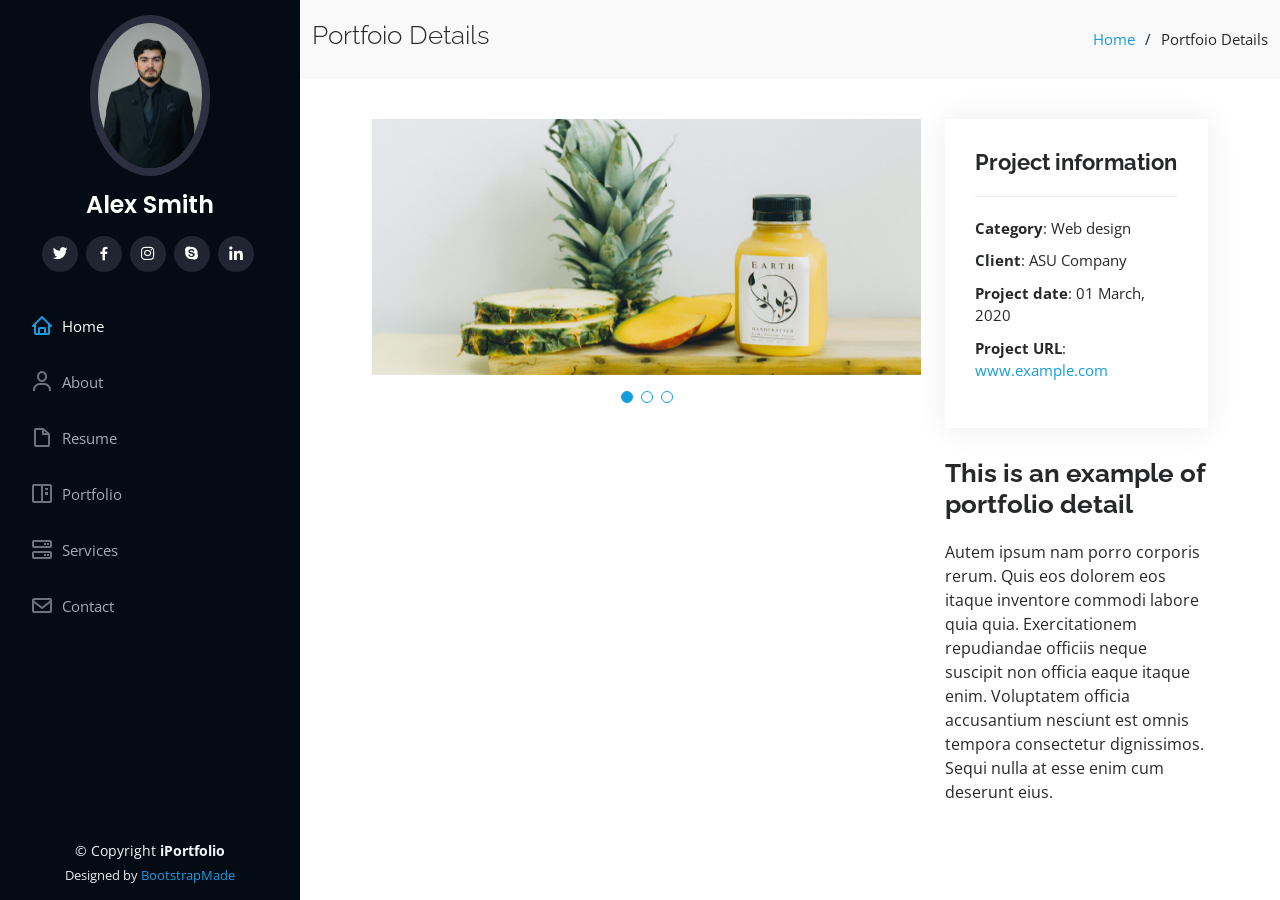
==== portfolio-details.html @ 36a6f1fd "first commit" ====
<!DOCTYPE html>
<html lang="en">

<head>
  <meta charset="utf-8">
  <meta content="width=device-width, initial-scale=1.0" name="viewport">

  <title>Portfolio Details - iPortfolio Bootstrap Template</title>
  <meta content="" name="description">
  <meta content="" name="keywords">

  <!-- Favicons -->
  <link href="assets/img/favicon.png" rel="icon">
  <link href="assets/img/apple-touch-icon.png" rel="apple-touch-icon">

  <!-- Google Fonts -->
  <link href="https://fonts.googleapis.com/css?family=Open+Sans:300,300i,400,400i,600,600i,700,700i|Raleway:300,300i,400,400i,500,500i,600,600i,700,700i|Poppins:300,300i,400,400i,500,500i,600,600i,700,700i" rel="stylesheet">

  <!-- Vendor CSS Files -->
  <link href="assets/vendor/aos/aos.css" rel="stylesheet">
  <link href="assets/vendor/bootstrap/css/bootstrap.min.css" rel="stylesheet">
  <link href="assets/vendor/bootstrap-icons/bootstrap-icons.css" rel="stylesheet">
  <link href="assets/vendor/boxicons/css/boxicons.min.css" rel="stylesheet">
  <link href="assets/vendor/glightbox/css/glightbox.min.css" rel="stylesheet">
  <link href="assets/vendor/swiper/swiper-bundle.min.css" rel="stylesheet">

  <!-- Template Main CSS File -->
  <link href="assets/css/style.css" rel="stylesheet">

  <!-- =======================================================
  * Template Name: iPortfolio - v3.10.0
  * Template URL: https://bootstrapmade.com/iportfolio-bootstrap-portfolio-websites-template/
  * Author: BootstrapMade.com
  * License: https://bootstrapmade.com/license/
  ======================================================== -->
</head>

<body>

  <!-- ======= Mobile nav toggle button ======= -->
  <i class="bi bi-list mobile-nav-toggle d-xl-none"></i>

  <!-- ======= Header ======= -->
  <header id="header">
    <div class="d-flex flex-column">

      <div class="profile">
        <img src="assets/img/shahbaz-image.jpeg" alt="" class="img-fluid rounded-circle">
        <h1 class="text-light"><a href="index.html">Alex Smith</a></h1>
        <div class="social-links mt-3 text-center">
          <a href="#" class="twitter"><i class="bx bxl-twitter"></i></a>
          <a href="#" class="facebook"><i class="bx bxl-facebook"></i></a>
          <a href="#" class="instagram"><i class="bx bxl-instagram"></i></a>
          <a href="#" class="google-plus"><i class="bx bxl-skype"></i></a>
          <a href="#" class="linkedin"><i class="bx bxl-linkedin"></i></a>
        </div>
      </div>

      <nav id="navbar" class="nav-menu navbar">
        <ul>
          <li><a href="#hero" class="nav-link scrollto active"><i class="bx bx-home"></i> <span>Home</span></a></li>
          <li><a href="#about" class="nav-link scrollto"><i class="bx bx-user"></i> <span>About</span></a></li>
          <li><a href="#resume" class="nav-link scrollto"><i class="bx bx-file-blank"></i> <span>Resume</span></a></li>
          <li><a href="#portfolio" class="nav-link scrollto"><i class="bx bx-book-content"></i> <span>Portfolio</span></a></li>
          <li><a href="#services" class="nav-link scrollto"><i class="bx bx-server"></i> <span>Services</span></a></li>
          <li><a href="#contact" class="nav-link scrollto"><i class="bx bx-envelope"></i> <span>Contact</span></a></li>
        </ul>
      </nav><!-- .nav-menu -->
    </div>
  </header><!-- End Header -->

  <main id="main">

    <!-- ======= Breadcrumbs ======= -->
    <section id="breadcrumbs" class="breadcrumbs">
      <div class="container">

        <div class="d-flex justify-content-between align-items-center">
          <h2>Portfoio Details</h2>
          <ol>
            <li><a href="index.html">Home</a></li>
            <li>Portfoio Details</li>
          </ol>
        </div>

      </div>
    </section><!-- End Breadcrumbs -->

    <!-- ======= Portfolio Details Section ======= -->
    <section id="portfolio-details" class="portfolio-details">
      <div class="container">

        <div class="row gy-4">

          <div class="col-lg-8">
            <div class="portfolio-details-slider swiper">
              <div class="swiper-wrapper align-items-center">

                <div class="swiper-slide">
                  <img src="assets/img/portfolio/portfolio-details-1.jpg" alt="">
                </div>

                <div class="swiper-slide">
                  <img src="assets/img/portfolio/portfolio-details-2.jpg" alt="">
                </div>

                <div class="swiper-slide">
                  <img src="assets/img/portfolio/portfolio-details-3.jpg" alt="">
                </div>

              </div>
              <div class="swiper-pagination"></div>
            </div>
          </div>

          <div class="col-lg-4">
            <div class="portfolio-info">
              <h3>Project information</h3>
              <ul>
                <li><strong>Category</strong>: Web design</li>
                <li><strong>Client</strong>: ASU Company</li>
                <li><strong>Project date</strong>: 01 March, 2020</li>
                <li><strong>Project URL</strong>: <a href="#">www.example.com</a></li>
              </ul>
            </div>
            <div class="portfolio-description">
              <h2>This is an example of portfolio detail</h2>
              <p>
                Autem ipsum nam porro corporis rerum. Quis eos dolorem eos itaque inventore commodi labore quia quia. Exercitationem repudiandae officiis neque suscipit non officia eaque itaque enim. Voluptatem officia accusantium nesciunt est omnis tempora consectetur dignissimos. Sequi nulla at esse enim cum deserunt eius.
              </p>
            </div>
          </div>

        </div>

      </div>
    </section><!-- End Portfolio Details Section -->

  </main><!-- End #main -->

  <!-- ======= Footer ======= -->
  <footer id="footer">
    <div class="container">
      <div class="copyright">
        &copy; Copyright <strong><span>iPortfolio</span></strong>
      </div>
      <div class="credits">
        <!-- All the links in the footer should remain intact. -->
        <!-- You can delete the links only if you purchased the pro version. -->
        <!-- Licensing information: https://bootstrapmade.com/license/ -->
        <!-- Purchase the pro version with working PHP/AJAX contact form: https://bootstrapmade.com/iportfolio-bootstrap-portfolio-websites-template/ -->
        Designed by <a href="https://bootstrapmade.com/">BootstrapMade</a>
      </div>
    </div>
  </footer><!-- End  Footer -->

  <a href="#" class="back-to-top d-flex align-items-center justify-content-center"><i class="bi bi-arrow-up-short"></i></a>

  <!-- Vendor JS Files -->
  <script src="assets/vendor/purecounter/purecounter_vanilla.js"></script>
  <script src="assets/vendor/aos/aos.js"></script>
  <script src="assets/vendor/bootstrap/js/bootstrap.bundle.min.js"></script>
  <script src="assets/vendor/glightbox/js/glightbox.min.js"></script>
  <script src="assets/vendor/isotope-layout/isotope.pkgd.min.js"></script>
  <script src="assets/vendor/swiper/swiper-bundle.min.js"></script>
  <script src="assets/vendor/typed.js/typed.min.js"></script>
  <script src="assets/vendor/waypoints/noframework.waypoints.js"></script>
  <script src="assets/vendor/php-email-form/validate.js"></script>

  <!-- Template Main JS File -->
  <script src="assets/js/main.js"></script>

</body>

</html>
---- assets/css/style.css ----
/**
* Template Name: iPortfolio - v3.10.0
* Template URL: https://bootstrapmade.com/iportfolio-bootstrap-portfolio-websites-template/
* Author: BootstrapMade.com
* License: https://bootstrapmade.com/license/
*/

/*--------------------------------------------------------------
# General
--------------------------------------------------------------*/
body {
  font-family: "Open Sans", sans-serif;
  color: #272829;
}

a {
  color: #149ddd;
  text-decoration: none;
}

a:hover {
  color: #37b3ed;
  text-decoration: none;
}

h1,
h2,
h3,
h4,
h5,
h6 {
  font-family: "Raleway", sans-serif;
}

/*--------------------------------------------------------------
# Back to top button
--------------------------------------------------------------*/
.back-to-top {
  position: fixed;
  visibility: hidden;
  opacity: 0;
  right: 15px;
  bottom: 15px;
  z-index: 996;
  background: #149ddd;
  width: 40px;
  height: 40px;
  border-radius: 50px;
  transition: all 0.4s;
}

.back-to-top i {
  font-size: 28px;
  color: #fff;
  line-height: 0;
}

.back-to-top:hover {
  background: #2eafec;
  color: #fff;
}

.back-to-top.active {
  visibility: visible;
  opacity: 1;
}

/*--------------------------------------------------------------
# Header
--------------------------------------------------------------*/
#header {
  position: fixed;
  top: 0;
  left: 0;
  bottom: 0;
  width: 300px;
  transition: all ease-in-out 0.5s;
  z-index: 9997;
  transition: all 0.5s;
  padding: 0 15px;
  background: #040b14;
  overflow-y: auto;
}

#header .profile img {
  margin: 15px auto;
  display: block;
  width: 120px;
  border: 8px solid #2c2f3f;
}

#header .profile h1 {
  font-size: 24px;
  margin: 0;
  padding: 0;
  font-weight: 600;
  -moz-text-align-last: center;
  text-align-last: center;
  font-family: "Poppins", sans-serif;
}

#header .profile h1 a,
#header .profile h1 a:hover {
  color: #fff;
  text-decoration: none;
}

#header .profile .social-links a {
  font-size: 18px;
  display: inline-block;
  background: #212431;
  color: #fff;
  line-height: 1;
  padding: 8px 0;
  margin-right: 4px;
  border-radius: 50%;
  text-align: center;
  width: 36px;
  height: 36px;
  transition: 0.3s;
}

#header .profile .social-links a:hover {
  background: #149ddd;
  color: #fff;
  text-decoration: none;
}

#main {
  margin-left: 300px;
}

@media (max-width: 1199px) {
  #header {
    left: -300px;
  }

  #main {
    margin-left: 0;
  }
}

/*--------------------------------------------------------------
# Navigation Menu
--------------------------------------------------------------*/
/* Desktop Navigation */
.nav-menu {
  padding: 30px 0 0 0;
}

.nav-menu * {
  margin: 0;
  padding: 0;
  list-style: none;
}

.nav-menu>ul>li {
  position: relative;
  white-space: nowrap;
}

.nav-menu a,
.nav-menu a:focus {
  display: flex;
  align-items: center;
  color: #a8a9b4;
  padding: 12px 15px;
  margin-bottom: 8px;
  transition: 0.3s;
  font-size: 15px;
}

.nav-menu a i,
.nav-menu a:focus i {
  font-size: 24px;
  padding-right: 8px;
  color: #6f7180;
}

.nav-menu a:hover,
.nav-menu .active,
.nav-menu .active:focus,
.nav-menu li:hover>a {
  text-decoration: none;
  color: #fff;
}

.nav-menu a:hover i,
.nav-menu .active i,
.nav-menu .active:focus i,
.nav-menu li:hover>a i {
  color: #149ddd;
}

/* Mobile Navigation */
.mobile-nav-toggle {
  position: fixed;
  right: 15px;
  top: 15px;
  z-index: 9998;
  border: 0;
  font-size: 24px;
  transition: all 0.4s;
  outline: none !important;
  background-color: #149ddd;
  color: #fff;
  width: 40px;
  height: 40px;
  display: inline-flex;
  align-items: center;
  justify-content: center;
  line-height: 0;
  border-radius: 50px;
  cursor: pointer;
}

.mobile-nav-active {
  overflow: hidden;
}

.mobile-nav-active #header {
  left: 0;
}

/*--------------------------------------------------------------
# Hero Section
--------------------------------------------------------------*/
#hero {
  width: 100%;
  height: 100vh;
  background: linear-gradient(135deg, rgba(9, 30, 66, 0.9), rgba(20, 157, 221, 0.7)), url("../img/hero-bg.jpeg") top center;
  background-size: cover;
}

#hero:before {
  content: "";
  background: rgba(5, 13, 24, 0.3);
  position: absolute;
  bottom: 0;
  top: 0;
  left: 0;
  right: 0;
  z-index: 1;
}

#hero .hero-container {
  position: relative;
  z-index: 2;
  min-width: 300px;
}

#hero .hero-actions {
  display: flex;
  gap: 12px;
  flex-wrap: wrap;
}

.btn-hero {
  display: inline-block;
  padding: 10px 20px;
  border-radius: 999px;
  font-family: "Poppins", sans-serif;
  font-weight: 600;
  transition: all 0.3s ease;
}

.btn-hero-primary {
  background: #149ddd;
  color: #fff;
}

.btn-hero-primary:hover {
  background: #37b3ed;
  color: #fff;
  transform: translateY(-1px);
}

.btn-hero-outline {
  border: 1px solid rgba(255, 255, 255, 0.75);
  color: #fff;
}

.btn-hero-outline:hover {
  background: rgba(255, 255, 255, 0.15);
  color: #fff;
}

#hero h1 {
  margin: 0 0 10px 0;
  font-size: 64px;
  font-weight: 700;
  line-height: 56px;
  color: #fff;
}

#hero p {
  color: #fff;
  margin-bottom: 50px;
  font-size: 26px;
  font-family: "Poppins", sans-serif;
}

#hero p span {
  color: #fff;
  padding-bottom: 4px;
  letter-spacing: 1px;
  border-bottom: 3px solid #149ddd;
}

@media (min-width: 1024px) {
  #hero {
    background-attachment: fixed;
  }
}

@media (max-width: 768px) {
  #hero h1 {
    font-size: 28px;
    line-height: 36px;
  }

  #hero h2 {
    font-size: 18px;
    line-height: 24px;
    margin-bottom: 30px;
  }

  #hero .hero-actions {
    gap: 10px;
  }
}

/*--------------------------------------------------------------
# Sections General
--------------------------------------------------------------*/
section {
  padding: 60px;
  overflow: hidden;
}

.section-bg {
  background: #f3f7fd;
}

.section-title {
  padding-bottom: 30px;
}

.section-title h2 {
  font-size: 32px;
  font-weight: bold;
  margin-bottom: 20px;
  padding-bottom: 20px;
  position: relative;
  color: #173b6c;
}

.section-title h2::after {
  content: "";
  position: absolute;
  display: block;
  width: 50px;
  height: 3px;
  background: #149ddd;
  bottom: 0;
  left: 0;
}

.section-title p {
  margin-bottom: 0;
  color: #4f5f76;
}

/*--------------------------------------------------------------
# About
--------------------------------------------------------------*/
.about .content h3 {
  font-weight: 700;
  font-size: 26px;
  color: #173b6c;
}

.about .content ul {
  list-style: none;
  padding: 0;
}

.about .content ul li {
  margin-bottom: 20px;
  display: flex;
  align-items: center;
  flex-wrap: wrap;
}

.about .content ul strong {
  margin-right: 10px;
}

.about .content ul i {
  font-size: 16px;
  margin-right: 5px;
  color: #149ddd;
  line-height: 0;
}

.about .content p:last-child {
  margin-bottom: 0;
}

/*--------------------------------------------------------------
# Facts
--------------------------------------------------------------*/
.facts {
  padding-bottom: 30px;
}

.facts .count-box {
  padding: 30px;
  width: 100%;
}

.facts .count-box i {
  display: block;
  font-size: 44px;
  color: #149ddd;
  float: left;
  line-height: 0;
}

.facts .count-box span {
  font-size: 48px;
  line-height: 40px;
  display: block;
  font-weight: 700;
  color: #050d18;
  margin-left: 60px;
}

.facts .count-box p {
  padding: 15px 0 0 0;
  margin: 0 0 0 60px;
  font-family: "Raleway", sans-serif;
  font-size: 14px;
  color: #122f57;
}

.facts .count-box a {
  font-weight: 600;
  display: block;
  margin-top: 20px;
  color: #122f57;
  font-size: 15px;
  font-family: "Poppins", sans-serif;
  transition: ease-in-out 0.3s;
}

.facts .count-box a:hover {
  color: #1f5297;
}

/*--------------------------------------------------------------
# Akills
--------------------------------------------------------------*/
.skills .progress {
  height: 60px;
  display: block;
  background: none;
  border-radius: 0;
}

.skills .progress .skill {
  padding: 0;
  margin: 0 0 6px 0;
  text-transform: uppercase;
  display: block;
  font-weight: 600;
  font-family: "Poppins", sans-serif;
  color: #050d18;
}

.skills .progress .skill .val {
  float: right;
  font-style: normal;
}

.skills .progress-bar-wrap {
  background: #dce8f8;
  height: 10px;
}

.skills .progress-bar {
  width: 1px;
  height: 10px;
  transition: 0.9s;
  background-color: #149ddd;
}

.skills .skill-group {
  margin-bottom: 22px;
}

.skills .skill-group h5 {
  font-size: 16px;
  color: #173b6c;
  margin-bottom: 10px;
  font-family: "Poppins", sans-serif;
  font-weight: 600;
}

.skills .badge {
  margin-right: 8px;
  margin-bottom: 10px;
  padding: 8px 12px;
  font-weight: 500;
  border-radius: 999px;
  background: #0f203d !important;
}

/*--------------------------------------------------------------
# Projects
--------------------------------------------------------------*/
.projects .project-card {
  height: 100%;
  background: #fff;
  border-radius: 14px;
  padding: 24px;
  box-shadow: 0 12px 28px rgba(15, 32, 61, 0.08);
  border: 1px solid rgba(23, 59, 108, 0.08);
  transition: transform 0.25s ease, box-shadow 0.25s ease;
}

.projects .project-card:hover {
  transform: translateY(-4px);
  box-shadow: 0 16px 34px rgba(15, 32, 61, 0.12);
}

.projects .project-card h4 {
  font-size: 20px;
  margin-bottom: 10px;
  color: #0f203d;
}

.projects .project-card p {
  margin-bottom: 14px;
  color: #4f5f76;
}

.projects .project-tags {
  display: flex;
  flex-wrap: wrap;
  gap: 8px;
  margin-bottom: 16px;
}

.projects .project-tags span {
  background: #e9f4ff;
  color: #0f4c81;
  font-size: 13px;
  border-radius: 999px;
  padding: 6px 10px;
  font-weight: 600;
}

.projects .project-links a {
  display: inline-block;
  background: #149ddd;
  color: #fff;
  padding: 9px 14px;
  border-radius: 8px;
  font-weight: 600;
  transition: background 0.3s ease;
}

.projects .project-links a:hover {
  background: #37b3ed;
  color: #fff;
}

/*--------------------------------------------------------------
# Resume
--------------------------------------------------------------*/
.resume .resume-title {
  font-size: 26px;
  font-weight: 700;
  margin-top: 20px;
  margin-bottom: 20px;
  color: #050d18;
}

.resume .resume-item {
  padding: 0 0 20px 20px;
  margin-top: -2px;
  border-left: 2px solid #1f5297;
  position: relative;
  transition: transform 0.25s ease;
}

.resume .resume-item:hover {
  transform: translateY(-2px);
}

.resume .resume-item h4 {
  line-height: 18px;
  font-size: 18px;
  font-weight: 600;
  text-transform: uppercase;
  font-family: "Poppins", sans-serif;
  color: #050d18;
  margin-bottom: 10px;
}

.resume .resume-item h5 {
  font-size: 16px;
  background: #e4edf9;
  padding: 5px 15px;
  display: inline-block;
  font-weight: 600;
  margin-bottom: 10px;
}

.resume .resume-item ul {
  padding-left: 20px;
}

.resume .resume-item ul li {
  padding-bottom: 10px;
}

.resume .resume-item:last-child {
  padding-bottom: 0;
}

.resume .resume-item::before {
  content: "";
  position: absolute;
  width: 16px;
  height: 16px;
  border-radius: 50px;
  left: -9px;
  top: 0;
  background: #fff;
  border: 2px solid #1f5297;
}

/*--------------------------------------------------------------
# Portfolio
--------------------------------------------------------------*/
.portfolio .portfolio-item {
  margin-bottom: 30px;
}

.portfolio #portfolio-flters {
  padding: 0;
  margin: 0 auto 35px auto;
  list-style: none;
  text-align: center;
  background: #fff;
  border-radius: 50px;
  padding: 2px 15px;
}

.portfolio #portfolio-flters li {
  cursor: pointer;
  display: inline-block;
  padding: 10px 15px 8px 15px;
  font-size: 14px;
  font-weight: 600;
  line-height: 1;
  text-transform: uppercase;
  color: #272829;
  margin-bottom: 5px;
  transition: all 0.3s ease-in-out;
}

.portfolio #portfolio-flters li:hover,
.portfolio #portfolio-flters li.filter-active {
  color: #149ddd;
}

.portfolio #portfolio-flters li:last-child {
  margin-right: 0;
}

.portfolio .portfolio-wrap {
  transition: 0.3s;
  position: relative;
  overflow: hidden;
  z-index: 1;
}

.portfolio .portfolio-wrap::before {
  content: "";
  background: rgba(255, 255, 255, 0.5);
  position: absolute;
  left: 0;
  right: 0;
  top: 0;
  bottom: 0;
  transition: all ease-in-out 0.3s;
  z-index: 2;
  opacity: 0;
}

.portfolio .portfolio-wrap .portfolio-links {
  opacity: 1;
  left: 0;
  right: 0;
  bottom: -60px;
  z-index: 3;
  position: absolute;
  transition: all ease-in-out 0.3s;
  display: flex;
  justify-content: center;
}

.portfolio .portfolio-wrap .portfolio-links a {
  color: #fff;
  font-size: 28px;
  text-align: center;
  background: rgba(20, 157, 221, 0.75);
  transition: 0.3s;
  width: 50%;
}

.portfolio .portfolio-wrap .portfolio-links a:hover {
  background: rgba(20, 157, 221, 0.95);
}

.portfolio .portfolio-wrap .portfolio-links a+a {
  border-left: 1px solid #37b3ed;
}

.portfolio .portfolio-wrap:hover::before {
  top: 0;
  left: 0;
  right: 0;
  bottom: 0;
  opacity: 1;
}

.portfolio .portfolio-wrap:hover .portfolio-links {
  opacity: 1;
  bottom: 0;
}

/*--------------------------------------------------------------
# Portfolio Details
--------------------------------------------------------------*/
.portfolio-details {
  padding-top: 40px;
}

.portfolio-details .portfolio-details-slider img {
  width: 100%;
}

.portfolio-details .portfolio-details-slider .swiper-pagination {
  margin-top: 20px;
  position: relative;
}

.portfolio-details .portfolio-details-slider .swiper-pagination .swiper-pagination-bullet {
  width: 12px;
  height: 12px;
  background-color: #fff;
  opacity: 1;
  border: 1px solid #149ddd;
}

.portfolio-details .portfolio-details-slider .swiper-pagination .swiper-pagination-bullet-active {
  background-color: #149ddd;
}

.portfolio-details .portfolio-info {
  padding: 30px;
  box-shadow: 0px 0 30px rgba(5, 13, 24, 0.08);
}

.portfolio-details .portfolio-info h3 {
  font-size: 22px;
  font-weight: 700;
  margin-bottom: 20px;
  padding-bottom: 20px;
  border-bottom: 1px solid #eee;
}

.portfolio-details .portfolio-info ul {
  list-style: none;
  padding: 0;
  font-size: 15px;
}

.portfolio-details .portfolio-info ul li+li {
  margin-top: 10px;
}

.portfolio-details .portfolio-description {
  padding-top: 30px;
}

.portfolio-details .portfolio-description h2 {
  font-size: 26px;
  font-weight: 700;
  margin-bottom: 20px;
}

.portfolio-details .portfolio-description p {
  padding: 0;
}

/*--------------------------------------------------------------
# Services
--------------------------------------------------------------*/
.services .icon-box {
  margin-bottom: 20px;
}

.services .icon {
  float: left;
  display: flex;
  align-items: center;
  justify-content: center;
  width: 54px;
  height: 54px;
  background: #149ddd;
  border-radius: 50%;
  transition: 0.5s;
  border: 1px solid #149ddd;
}

.services .icon i {
  color: #fff;
  font-size: 24px;
  line-height: 0;
}

.services .icon-box:hover .icon {
  background: #fff;
}

.services .icon-box:hover .icon i {
  color: #149ddd;
}

.services .title {
  margin-left: 80px;
  font-weight: 700;
  margin-bottom: 15px;
  font-size: 18px;
}

.services .title a {
  color: #343a40;
}

.services .title a:hover {
  color: #149ddd;
}

.services .description {
  margin-left: 80px;
  line-height: 24px;
  font-size: 14px;
}

/*--------------------------------------------------------------
# Testimonials
--------------------------------------------------------------*/
.testimonials .testimonials-carousel,
.testimonials .testimonials-slider {
  overflow: hidden;
}

.testimonials .testimonial-item {
  box-sizing: content-box;
  text-align: center;
  min-height: 320px;
}

.testimonials .testimonial-item .testimonial-img {
  width: 90px;
  border-radius: 50%;
  margin: 0 auto;
}

.testimonials .testimonial-item h3 {
  font-size: 18px;
  font-weight: bold;
  margin: 10px 0 5px 0;
  color: #111;
}

.testimonials .testimonial-item h4 {
  font-size: 14px;
  color: #999;
  margin: 0;
}

.testimonials .testimonial-item .quote-icon-left,
.testimonials .testimonial-item .quote-icon-right {
  color: #c3e8fa;
  font-size: 26px;
}

.testimonials .testimonial-item .quote-icon-left {
  display: inline-block;
  left: -5px;
  position: relative;
}

.testimonials .testimonial-item .quote-icon-right {
  display: inline-block;
  right: -5px;
  position: relative;
  top: 10px;
}

.testimonials .testimonial-item p {
  font-style: italic;
  margin: 0 15px 15px 15px;
  padding: 20px;
  background: #fff;
  position: relative;
  margin-bottom: 35px;
  border-radius: 6px;
  box-shadow: 0px 2px 15px rgba(0, 0, 0, 0.1);
}

.testimonials .testimonial-item p::after {
  content: "";
  width: 0;
  height: 0;
  border-top: 20px solid #fff;
  border-right: 20px solid transparent;
  border-left: 20px solid transparent;
  position: absolute;
  bottom: -20px;
  left: calc(50% - 20px);
}

.testimonials .swiper-pagination {
  margin-top: 20px;
  position: relative;
}

.testimonials .swiper-pagination .swiper-pagination-bullet {
  width: 12px;
  height: 12px;
  background-color: #fff;
  opacity: 1;
  border: 1px solid #149ddd;
}

.testimonials .swiper-pagination .swiper-pagination-bullet-active {
  background-color: #149ddd;
}

/*--------------------------------------------------------------
# Contact
--------------------------------------------------------------*/
.contact {
  padding-bottom: 130px;
}

.contact .info {
  padding: 30px;
  background: #fff;
  width: 100%;
  box-shadow: 0 0 24px 0 rgba(0, 0, 0, 0.12);
}

.contact .info iframe {
  width: 100%;
  border-radius: 10px;
}

.btn-whatsapp {
  display: inline-block;
  background: #25d366;
  color: #fff;
  padding: 10px 16px;
  border-radius: 6px;
  font-weight: 600;
  margin-left: 60px;
  margin-top: 8px;
  transition: background 0.3s ease;
}

.btn-whatsapp:hover {
  background: #1fb558;
  color: #fff;
}

.contact .info i {
  font-size: 20px;
  color: #149ddd;
  float: left;
  width: 44px;
  height: 44px;
  background: #dff3fc;
  display: flex;
  justify-content: center;
  align-items: center;
  border-radius: 50px;
  transition: all 0.3s ease-in-out;
}

.contact .info h4 {
  padding: 0 0 0 60px;
  font-size: 22px;
  font-weight: 600;
  margin-bottom: 5px;
  color: #050d18;
}

.contact .info p {
  padding: 0 0 10px 60px;
  margin-bottom: 20px;
  font-size: 14px;
  color: #173b6c;
}

.contact .info .email p {
  padding-top: 5px;
}

.contact .info .social-links {
  padding-left: 60px;
}

.contact .info .social-links a {
  font-size: 18px;
  display: inline-block;
  background: #333;
  color: #fff;
  line-height: 1;
  padding: 8px 0;
  border-radius: 50%;
  text-align: center;
  width: 36px;
  height: 36px;
  transition: 0.3s;
  margin-right: 10px;
}

.contact .info .social-links a:hover {
  background: #149ddd;
  color: #fff;
}

.contact .info .email:hover i,
.contact .info .address:hover i,
.contact .info .phone:hover i {
  background: #149ddd;
  color: #fff;
}

.contact .php-email-form {
  width: 100%;
  padding: 30px;
  background: #fff;
  box-shadow: 0 0 24px 0 rgba(0, 0, 0, 0.12);
}

.contact .php-email-form .form-group {
  padding-bottom: 8px;
}

.contact .php-email-form .validate {
  display: none;
  color: red;
  margin: 0 0 15px 0;
  font-weight: 400;
  font-size: 13px;
}

.contact .php-email-form .error-message {
  display: none;
  color: #fff;
  background: #ed3c0d;
  text-align: left;
  padding: 15px;
  font-weight: 600;
}

.contact .php-email-form .error-message br+br {
  margin-top: 25px;
}

.contact .php-email-form .sent-message {
  display: none;
  color: #fff;
  background: #18d26e;
  text-align: center;
  padding: 15px;
  font-weight: 600;
}

.contact .php-email-form .loading {
  display: none;
  background: #fff;
  text-align: center;
  padding: 15px;
}

.contact .php-email-form .loading:before {
  content: "";
  display: inline-block;
  border-radius: 50%;
  width: 24px;
  height: 24px;
  margin: 0 10px -6px 0;
  border: 3px solid #18d26e;
  border-top-color: #eee;
  -webkit-animation: animate-loading 1s linear infinite;
  animation: animate-loading 1s linear infinite;
}

.contact .php-email-form .form-group {
  margin-bottom: 15px;
}

.contact .php-email-form label {
  padding-bottom: 8px;
}

.contact .php-email-form input,
.contact .php-email-form textarea {
  border-radius: 0;
  box-shadow: none;
  font-size: 14px;
}

.contact .php-email-form input {
  height: 44px;
}

.contact .php-email-form textarea {
  padding: 10px 15px;
}

.contact .php-email-form button[type=submit] {
  background: #149ddd;
  border: 0;
  padding: 10px 24px;
  color: #fff;
  transition: 0.4s;
  border-radius: 4px;
}

.contact .php-email-form button[type=submit]:hover {
  background: #37b3ed;
}

@-webkit-keyframes animate-loading {
  0% {
    transform: rotate(0deg);
  }

  100% {
    transform: rotate(360deg);
  }
}

@keyframes animate-loading {
  0% {
    transform: rotate(0deg);
  }

  100% {
    transform: rotate(360deg);
  }
}

/*--------------------------------------------------------------
# Breadcrumbs
--------------------------------------------------------------*/
.breadcrumbs {
  padding: 20px 0;
  background: #f9f9f9;
}

.breadcrumbs h2 {
  font-size: 26px;
  font-weight: 300;
}

.breadcrumbs ol {
  display: flex;
  flex-wrap: wrap;
  list-style: none;
  padding: 0;
  margin: 0;
  font-size: 15px;
}

.breadcrumbs ol li+li {
  padding-left: 10px;
}

.breadcrumbs ol li+li::before {
  display: inline-block;
  padding-right: 10px;
  color: #0e2442;
  content: "/";
}

@media (max-width: 768px) {
  section {
    padding: 48px 22px;
  }

  .btn-whatsapp {
    margin-left: 0;
  }

  .breadcrumbs .d-flex {
    display: block !important;
  }

  .breadcrumbs ol {
    display: block;
  }

  .breadcrumbs ol li {
    display: inline-block;
  }
}

/*--------------------------------------------------------------
# Footer
--------------------------------------------------------------*/
#footer {
  padding: 15px;
  color: #f4f6fd;
  font-size: 14px;
  position: fixed;
  left: 0;
  bottom: 0;
  width: 300px;
  z-index: 9999;
  background: #040b14;
}

#footer .copyright {
  text-align: center;
}

#footer .credits {
  padding-top: 5px;
  text-align: center;
  font-size: 13px;
  color: #eaebf0;
}

@media (max-width: 1199px) {
  #footer {
    position: static;
    width: auto;
    padding-right: 20px 15px;
  }
}
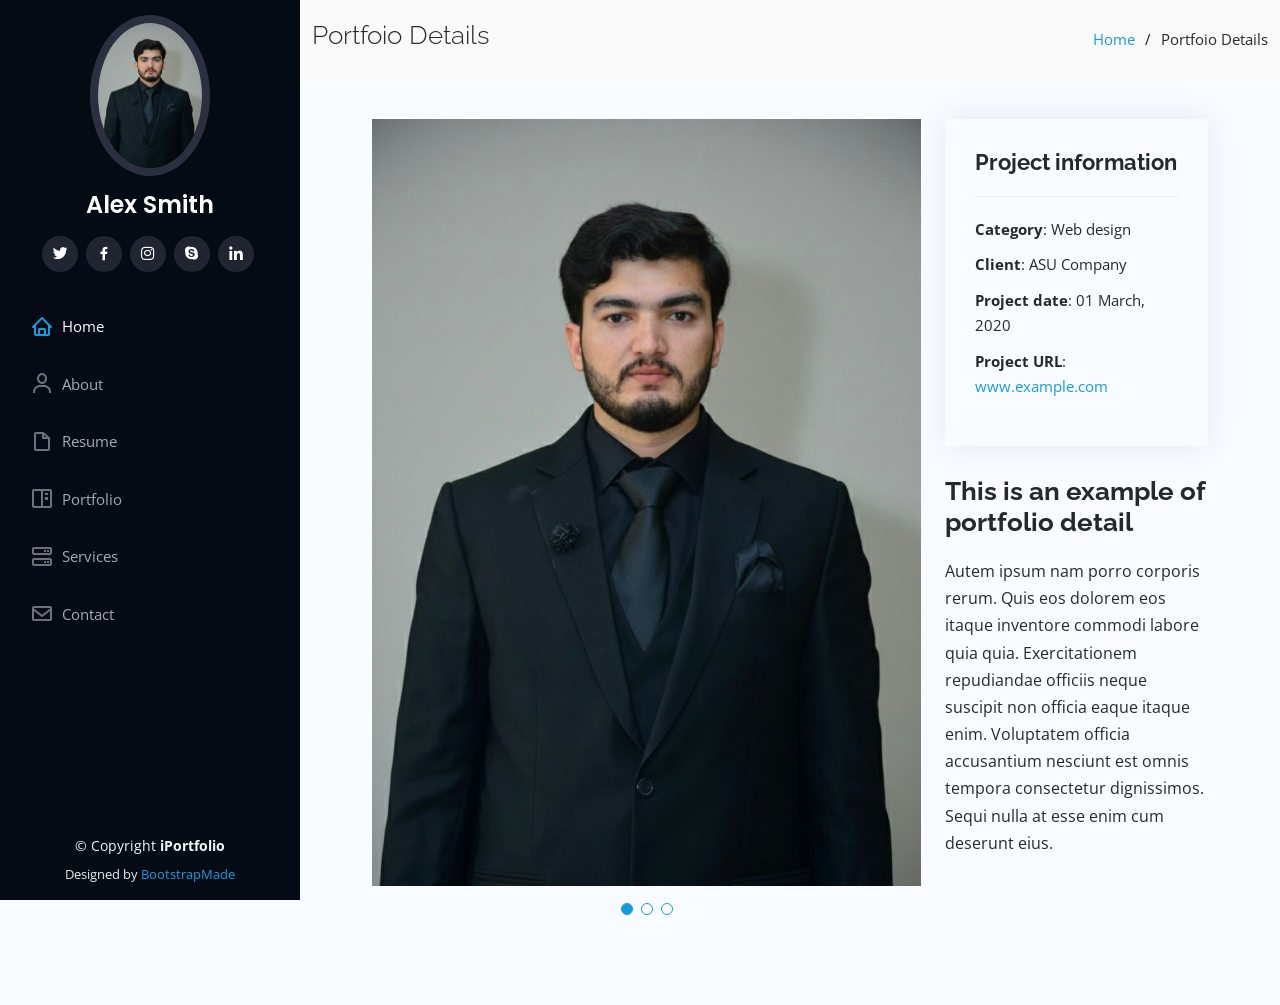
==== commit 8f7ab45c: "Hero section picture added" ====
--- a/portfolio-details.html
+++ b/portfolio-details.html
@@ -97,15 +97,15 @@
               <div class="swiper-wrapper align-items-center">
 
                 <div class="swiper-slide">
-                  <img src="assets/img/portfolio/portfolio-details-1.jpg" alt="">
+                  <img src="assets/img/shahbaz-image.jpeg" alt="Shahbaz portfolio image 1">
                 </div>
 
                 <div class="swiper-slide">
-                  <img src="assets/img/portfolio/portfolio-details-2.jpg" alt="">
+                  <img src="assets/img/shahbaz-image.jpeg" alt="Shahbaz portfolio image 2">
                 </div>
 
                 <div class="swiper-slide">
-                  <img src="assets/img/portfolio/portfolio-details-3.jpg" alt="">
+                  <img src="assets/img/shahbaz-image.jpeg" alt="Shahbaz portfolio image 3">
                 </div>
 
               </div>
--- a/assets/css/style.css
+++ b/assets/css/style.css
@@ -11,6 +11,9 @@
 body {
   font-family: "Open Sans", sans-serif;
   color: #272829;
+  overflow-x: hidden;
+  background: #f8fbff;
+  line-height: 1.7;
 }
 
 a {
@@ -30,6 +33,11 @@
 h5,
 h6 {
   font-family: "Raleway", sans-serif;
+}
+
+img {
+  max-width: 100%;
+  height: auto;
 }
 
 /*--------------------------------------------------------------
@@ -246,13 +254,46 @@
 #hero .hero-container {
   position: relative;
   z-index: 2;
-  min-width: 300px;
+  min-width: 0;
+  width: min(860px, 100%);
+  padding: 0 20px;
+}
+
+#hero .hero-grid {
+  display: grid;
+  grid-template-columns: minmax(0, 1.45fr) minmax(240px, 0.55fr);
+  gap: 28px;
+  align-items: center;
+}
+
+#hero .hero-intro {
+  min-width: 0;
 }
 
 #hero .hero-actions {
   display: flex;
   gap: 12px;
   flex-wrap: wrap;
+}
+
+#hero .hero-detail-card {
+  background: rgba(255, 255, 255, 0.92);
+  border-radius: 14px;
+  padding: 10px;
+  border: 1px solid rgba(23, 59, 108, 0.15);
+  box-shadow: 0 12px 28px rgba(8, 30, 56, 0.2);
+  overflow: hidden;
+  justify-self: end;
+  width: min(300px, 100%);
+}
+
+#hero .hero-detail-photo {
+  width: 100%;
+  aspect-ratio: 4 / 5;
+  object-fit: cover;
+  object-position: center top;
+  border-radius: 10px;
+  display: block;
 }
 
 .btn-hero {
@@ -298,6 +339,7 @@
   margin-bottom: 50px;
   font-size: 26px;
   font-family: "Poppins", sans-serif;
+  line-height: 1.5;
 }
 
 #hero p span {
@@ -314,36 +356,52 @@
 }
 
 @media (max-width: 768px) {
+  #hero {
+    background-position: center 0%;
+  }
+
+  #hero .hero-grid {
+    grid-template-columns: 1fr;
+    gap: 18px;
+  }
+
+  #hero .hero-detail-card {
+    padding: 8px;
+  }
+
   #hero h1 {
-    font-size: 28px;
-    line-height: 36px;
-  }
-
-  #hero h2 {
-    font-size: 18px;
-    line-height: 24px;
-    margin-bottom: 30px;
+    font-size: 38px;
+    line-height: 1.2;
+  }
+
+  #hero p {
+    font-size: 20px;
+    margin-bottom: 28px;
   }
 
   #hero .hero-actions {
     gap: 10px;
   }
+
+  .section-title h2 {
+    font-size: 30px;
+  }
 }
 
 /*--------------------------------------------------------------
 # Sections General
 --------------------------------------------------------------*/
 section {
-  padding: 60px;
+  padding: 72px 60px;
   overflow: hidden;
 }
 
 .section-bg {
-  background: #f3f7fd;
+  background: #f1f6fc;
 }
 
 .section-title {
-  padding-bottom: 30px;
+  padding-bottom: 38px;
 }
 
 .section-title h2 {
@@ -369,6 +427,9 @@
 .section-title p {
   margin-bottom: 0;
   color: #4f5f76;
+  line-height: 1.7;
+  max-width: 800px;
+  font-size: 16px;
 }
 
 /*--------------------------------------------------------------
@@ -521,35 +582,43 @@
 --------------------------------------------------------------*/
 .projects .project-card {
   height: 100%;
+  width: 100%;
+  display: flex;
+  flex-direction: column;
   background: #fff;
-  border-radius: 14px;
-  padding: 24px;
-  box-shadow: 0 12px 28px rgba(15, 32, 61, 0.08);
+  border-radius: 16px;
+  padding: 26px;
+  box-shadow: 0 10px 28px rgba(15, 32, 61, 0.08);
   border: 1px solid rgba(23, 59, 108, 0.08);
-  transition: transform 0.25s ease, box-shadow 0.25s ease;
+  transition: transform 0.35s ease, box-shadow 0.35s ease, border-color 0.35s ease;
 }
 
 .projects .project-card:hover {
-  transform: translateY(-4px);
-  box-shadow: 0 16px 34px rgba(15, 32, 61, 0.12);
+  transform: translateY(-6px) scale(1.01);
+  box-shadow: 0 22px 44px rgba(15, 32, 61, 0.15);
+  border-color: rgba(20, 157, 221, 0.35);
 }
 
 .projects .project-card h4 {
   font-size: 20px;
-  margin-bottom: 10px;
+  margin-bottom: 12px;
   color: #0f203d;
+  line-height: 1.35;
+  word-break: break-word;
 }
 
 .projects .project-card p {
-  margin-bottom: 14px;
+  margin-bottom: 16px;
   color: #4f5f76;
+  line-height: 1.65;
 }
 
 .projects .project-tags {
   display: flex;
   flex-wrap: wrap;
   gap: 8px;
-  margin-bottom: 16px;
+  margin-bottom: 18px;
+  align-content: flex-start;
 }
 
 .projects .project-tags span {
@@ -559,21 +628,71 @@
   border-radius: 999px;
   padding: 6px 10px;
   font-weight: 600;
+  max-width: 100%;
+  white-space: normal;
+  word-break: break-word;
 }
 
 .projects .project-links a {
   display: inline-block;
   background: #149ddd;
   color: #fff;
-  padding: 9px 14px;
-  border-radius: 8px;
+  padding: 10px 16px;
+  border-radius: 10px;
   font-weight: 600;
-  transition: background 0.3s ease;
+  transition: background 0.3s ease, transform 0.25s ease, box-shadow 0.3s ease;
+}
+
+.projects .project-links {
+  display: flex;
+  flex-wrap: wrap;
+  gap: 10px;
+  margin-top: auto;
+}
+
+.projects .project-links .btn-live {
+  background: linear-gradient(135deg, #149ddd, #2f8cff);
+}
+
+.projects .project-links .btn-code {
+  background: #0f203d;
 }
 
 .projects .project-links a:hover {
   background: #37b3ed;
   color: #fff;
+  transform: translateY(-2px);
+  box-shadow: 0 10px 20px rgba(15, 32, 61, 0.22);
+}
+
+.projects .project-links .btn-code:hover {
+  background: #173b6c;
+}
+
+.projects .col-lg-6 {
+  display: flex;
+}
+
+.projects .row.g-4>[class*="col-"] {
+  display: flex;
+}
+
+@media (min-width: 992px) {
+  .projects .project-card {
+    min-height: 430px;
+  }
+
+  .projects .project-card h4 {
+    min-height: 54px;
+  }
+
+  .projects .project-card p {
+    min-height: 106px;
+  }
+
+  .projects .project-tags {
+    min-height: 72px;
+  }
 }
 
 /*--------------------------------------------------------------
@@ -974,21 +1093,43 @@
   border-radius: 10px;
 }
 
-.btn-whatsapp {
+.contact-quick-actions {
+  display: flex;
+  flex-wrap: wrap;
+  gap: 10px;
+  margin-left: 60px;
+  margin-top: 8px;
+  margin-bottom: 14px;
+}
+
+.btn-whatsapp,
+.btn-call {
   display: inline-block;
-  background: #25d366;
   color: #fff;
   padding: 10px 16px;
   border-radius: 6px;
   font-weight: 600;
-  margin-left: 60px;
-  margin-top: 8px;
-  transition: background 0.3s ease;
+  transition: background 0.3s ease, transform 0.2s ease;
+}
+
+.btn-whatsapp {
+  background: #25d366;
 }
 
 .btn-whatsapp:hover {
   background: #1fb558;
   color: #fff;
+  transform: translateY(-1px);
+}
+
+.btn-call {
+  background: #149ddd;
+}
+
+.btn-call:hover {
+  background: #0f8bc5;
+  color: #fff;
+  transform: translateY(-1px);
 }
 
 .contact .info i {
@@ -1018,6 +1159,7 @@
   margin-bottom: 20px;
   font-size: 14px;
   color: #173b6c;
+  word-break: break-word;
 }
 
 .contact .info .email p {
@@ -1210,7 +1352,20 @@
     padding: 48px 22px;
   }
 
-  .btn-whatsapp {
+  .section-title {
+    padding-bottom: 28px;
+  }
+
+  .section-title p {
+    font-size: 15px;
+  }
+
+  .projects .project-links a {
+    flex: 1 1 calc(50% - 10px);
+    text-align: center;
+  }
+
+  .contact-quick-actions {
     margin-left: 0;
   }
 
@@ -1224,6 +1379,120 @@
 
   .breadcrumbs ol li {
     display: inline-block;
+  }
+}
+
+@media (max-width: 576px) {
+  #header {
+    width: 280px;
+    left: -280px;
+  }
+
+  .mobile-nav-active #header {
+    left: 0;
+  }
+
+  #hero h1 {
+    font-size: 32px;
+  }
+
+  #hero p {
+    font-size: 17px;
+  }
+
+  .btn-hero {
+    width: 100%;
+    text-align: center;
+  }
+
+  .section-title h2 {
+    font-size: 26px;
+  }
+
+  .projects .project-card {
+    padding: 20px;
+  }
+
+  .projects .project-card h4 {
+    font-size: 18px;
+  }
+
+  .projects .project-links a {
+    width: 100%;
+    flex: 1 1 100%;
+  }
+
+  .contact .info,
+  .contact .php-email-form {
+    padding: 20px;
+  }
+
+  .contact .info h4 {
+    font-size: 19px;
+    padding-left: 52px;
+  }
+
+  .contact .info p {
+    padding-left: 52px;
+    font-size: 13px;
+  }
+}
+
+@media (max-width: 430px) {
+  #hero {
+    background-position: 56% 0%;
+  }
+
+  section {
+    padding: 42px 16px;
+  }
+
+  .mobile-nav-toggle {
+    right: 12px;
+    top: 12px;
+  }
+
+  #hero .hero-container {
+    padding: 0 8px;
+  }
+
+  #hero h1 {
+    font-size: 30px;
+  }
+
+  #hero p {
+    font-size: 16px;
+  }
+
+  .section-title h2 {
+    font-size: 24px;
+  }
+}
+
+@media (max-width: 390px) {
+  .projects .project-tags span {
+    font-size: 12px;
+    padding: 5px 9px;
+  }
+
+  .btn-whatsapp,
+  .btn-call {
+    width: 100%;
+    text-align: center;
+  }
+}
+
+@media (max-width: 320px) {
+  #hero h1 {
+    font-size: 27px;
+  }
+
+  #hero p {
+    font-size: 15px;
+  }
+
+  .section-title h2 {
+    font-size: 22px;
   }
 }
 
